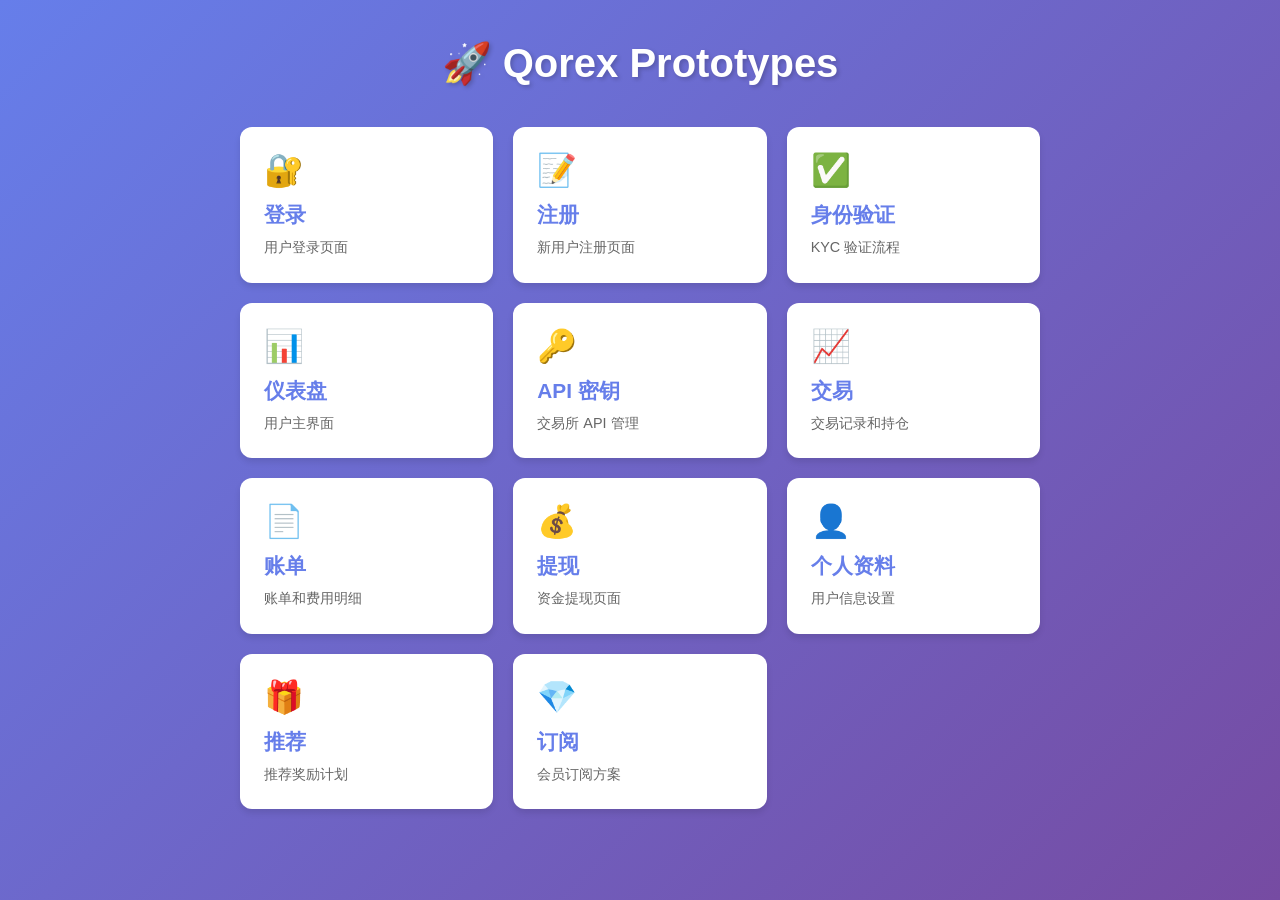
==== index.html @ f8148877 "Add index.html navigation page" ====
<!DOCTYPE html>
<html lang="zh-CN">
<head>
    <meta charset="UTF-8">
    <meta name="viewport" content="width=device-width, initial-scale=1.0">
    <title>Qorex Prototypes</title>
    <style>
        * { margin: 0; padding: 0; box-sizing: border-box; }
        body { font-family: -apple-system, BlinkMacSystemFont, 'Segoe UI', Roboto, sans-serif; background: linear-gradient(135deg, #667eea 0%, #764ba2 100%); min-height: 100vh; padding: 40px 20px; }
        .container { max-width: 800px; margin: 0 auto; }
        h1 { color: white; text-align: center; margin-bottom: 40px; font-size: 2.5em; text-shadow: 2px 2px 4px rgba(0,0,0,0.2); }
        .grid { display: grid; grid-template-columns: repeat(auto-fit, minmax(250px, 1fr)); gap: 20px; }
        .card { background: white; border-radius: 12px; padding: 24px; text-decoration: none; color: #333; transition: transform 0.2s, box-shadow 0.2s; box-shadow: 0 4px 6px rgba(0,0,0,0.1); }
        .card:hover { transform: translateY(-4px); box-shadow: 0 8px 25px rgba(0,0,0,0.15); }
        .card h3 { color: #667eea; margin-bottom: 8px; font-size: 1.3em; }
        .card p { color: #666; font-size: 0.9em; line-height: 1.5; }
        .icon { font-size: 2em; margin-bottom: 12px; }
    </style>
</head>
<body>
    <div class="container">
        <h1>🚀 Qorex Prototypes</h1>
        <div class="grid">
            <a href="login.html" class="card">
                <div class="icon">🔐</div>
                <h3>登录</h3>
                <p>用户登录页面</p>
            </a>
            <a href="register.html" class="card">
                <div class="icon">📝</div>
                <h3>注册</h3>
                <p>新用户注册页面</p>
            </a>
            <a href="verify.html" class="card">
                <div class="icon">✅</div>
                <h3>身份验证</h3>
                <p>KYC 验证流程</p>
            </a>
            <a href="dashboard.html" class="card">
                <div class="icon">📊</div>
                <h3>仪表盘</h3>
                <p>用户主界面</p>
            </a>
            <a href="api-keys.html" class="card">
                <div class="icon">🔑</div>
                <h3>API 密钥</h3>
                <p>交易所 API 管理</p>
            </a>
            <a href="trades.html" class="card">
                <div class="icon">📈</div>
                <h3>交易</h3>
                <p>交易记录和持仓</p>
            </a>
            <a href="bills.html" class="card">
                <div class="icon">📄</div>
                <h3>账单</h3>
                <p>账单和费用明细</p>
            </a>
            <a href="withdraw.html" class="card">
                <div class="icon">💰</div>
                <h3>提现</h3>
                <p>资金提现页面</p>
            </a>
            <a href="profile.html" class="card">
                <div class="icon">👤</div>
                <h3>个人资料</h3>
                <p>用户信息设置</p>
            </a>
            <a href="referral.html" class="card">
                <div class="icon">🎁</div>
                <h3>推荐</h3>
                <p>推荐奖励计划</p>
            </a>
            <a href="subscribe.html" class="card">
                <div class="icon">💎</div>
                <h3>订阅</h3>
                <p>会员订阅方案</p>
            </a>
        </div>
    </div>
</body>
</html>
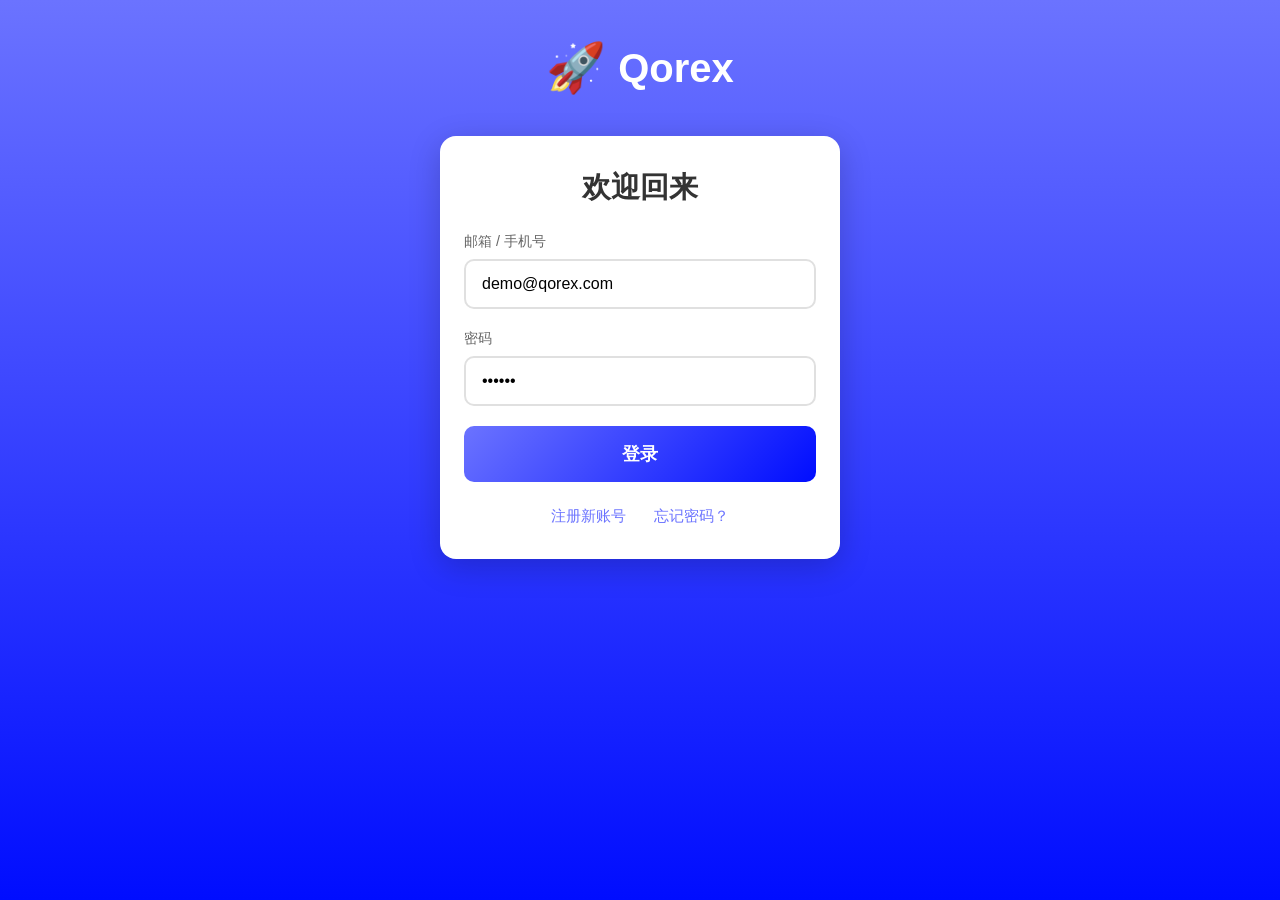
==== commit 7b236c10: "Update index.html to login page" ====
--- a/index.html
+++ b/index.html
@@ -3,79 +3,118 @@
 <head>
     <meta charset="UTF-8">
     <meta name="viewport" content="width=device-width, initial-scale=1.0">
-    <title>Qorex Prototypes</title>
+    <title>Qorex - 登录</title>
     <style>
         * { margin: 0; padding: 0; box-sizing: border-box; }
-        body { font-family: -apple-system, BlinkMacSystemFont, 'Segoe UI', Roboto, sans-serif; background: linear-gradient(135deg, #667eea 0%, #764ba2 100%); min-height: 100vh; padding: 40px 20px; }
-        .container { max-width: 800px; margin: 0 auto; }
-        h1 { color: white; text-align: center; margin-bottom: 40px; font-size: 2.5em; text-shadow: 2px 2px 4px rgba(0,0,0,0.2); }
-        .grid { display: grid; grid-template-columns: repeat(auto-fit, minmax(250px, 1fr)); gap: 20px; }
-        .card { background: white; border-radius: 12px; padding: 24px; text-decoration: none; color: #333; transition: transform 0.2s, box-shadow 0.2s; box-shadow: 0 4px 6px rgba(0,0,0,0.1); }
-        .card:hover { transform: translateY(-4px); box-shadow: 0 8px 25px rgba(0,0,0,0.15); }
-        .card h3 { color: #667eea; margin-bottom: 8px; font-size: 1.3em; }
-        .card p { color: #666; font-size: 0.9em; line-height: 1.5; }
-        .icon { font-size: 2em; margin-bottom: 12px; }
+        body { 
+            font-family: -apple-system, BlinkMacSystemFont, 'Segoe UI', Roboto, sans-serif; 
+            background: linear-gradient(180deg, #6B73FF 0%, #000DFF 100%); 
+            min-height: 100vh; 
+            display: flex; 
+            flex-direction: column;
+            align-items: center;
+            padding: 40px 20px 20px;
+        }
+        .logo { 
+            text-align: center; 
+            margin-bottom: 40px; 
+            color: white;
+        }
+        .logo h1 { 
+            font-size: 2.5em; 
+            display: flex; 
+            align-items: center; 
+            justify-content: center; 
+            gap: 12px;
+        }
+        .logo .rocket { font-size: 1.2em; }
+        .login-card {
+            background: white;
+            border-radius: 16px;
+            padding: 32px 24px;
+            width: 100%;
+            max-width: 400px;
+            box-shadow: 0 8px 32px rgba(0,0,0,0.2);
+        }
+        .login-card h2 {
+            color: #333;
+            font-size: 1.8em;
+            margin-bottom: 24px;
+            text-align: center;
+        }
+        .input-group {
+            margin-bottom: 20px;
+        }
+        .input-group label {
+            display: block;
+            color: #666;
+            font-size: 0.9em;
+            margin-bottom: 8px;
+        }
+        .input-group input {
+            width: 100%;
+            padding: 14px 16px;
+            border: 2px solid #e0e0e0;
+            border-radius: 10px;
+            font-size: 1em;
+            transition: border-color 0.2s;
+        }
+        .input-group input:focus {
+            outline: none;
+            border-color: #6B73FF;
+        }
+        .login-btn {
+            width: 100%;
+            padding: 16px;
+            background: linear-gradient(135deg, #6B73FF 0%, #000DFF 100%);
+            color: white;
+            border: none;
+            border-radius: 10px;
+            font-size: 1.1em;
+            font-weight: 600;
+            cursor: pointer;
+            transition: transform 0.2s, box-shadow 0.2s;
+        }
+        .login-btn:hover {
+            transform: translateY(-2px);
+            box-shadow: 0 6px 20px rgba(107, 115, 255, 0.4);
+        }
+        .links {
+            margin-top: 24px;
+            text-align: center;
+        }
+        .links a {
+            color: #6B73FF;
+            text-decoration: none;
+            font-size: 0.95em;
+            margin: 0 12px;
+        }
+        .links a:hover {
+            text-decoration: underline;
+        }
     </style>
 </head>
 <body>
-    <div class="container">
-        <h1>🚀 Qorex Prototypes</h1>
-        <div class="grid">
-            <a href="login.html" class="card">
-                <div class="icon">🔐</div>
-                <h3>登录</h3>
-                <p>用户登录页面</p>
-            </a>
-            <a href="register.html" class="card">
-                <div class="icon">📝</div>
-                <h3>注册</h3>
-                <p>新用户注册页面</p>
-            </a>
-            <a href="verify.html" class="card">
-                <div class="icon">✅</div>
-                <h3>身份验证</h3>
-                <p>KYC 验证流程</p>
-            </a>
-            <a href="dashboard.html" class="card">
-                <div class="icon">📊</div>
-                <h3>仪表盘</h3>
-                <p>用户主界面</p>
-            </a>
-            <a href="api-keys.html" class="card">
-                <div class="icon">🔑</div>
-                <h3>API 密钥</h3>
-                <p>交易所 API 管理</p>
-            </a>
-            <a href="trades.html" class="card">
-                <div class="icon">📈</div>
-                <h3>交易</h3>
-                <p>交易记录和持仓</p>
-            </a>
-            <a href="bills.html" class="card">
-                <div class="icon">📄</div>
-                <h3>账单</h3>
-                <p>账单和费用明细</p>
-            </a>
-            <a href="withdraw.html" class="card">
-                <div class="icon">💰</div>
-                <h3>提现</h3>
-                <p>资金提现页面</p>
-            </a>
-            <a href="profile.html" class="card">
-                <div class="icon">👤</div>
-                <h3>个人资料</h3>
-                <p>用户信息设置</p>
-            </a>
-            <a href="referral.html" class="card">
-                <div class="icon">🎁</div>
-                <h3>推荐</h3>
-                <p>推荐奖励计划</p>
-            </a>
-            <a href="subscribe.html" class="card">
-                <div class="icon">💎</div>
-                <h3>订阅</h3>
-                <p>会员订阅方案</p>
-            </a>
+    <div class="logo">
+        <h1><span class="rocket">🚀</span> Qorex</h1>
+    </div>
+    
+    <div class="login-card">
+        <h2>欢迎回来</h2>
+        <form action="dashboard.html">
+            <div class="input-group">
+                <label>邮箱 / 手机号</label>
+                <input type="text" placeholder="请输入邮箱或手机号" value="demo@qorex.com">
+            </div>
+            <div class="input-group">
+                <label>密码</label>
+                <input type="password" placeholder="请输入密码" value="123456">
+            </div>
+            <button type="submit" class="login-btn">登录</button>
+        </form>
+        <div class="links">
+            <a href="register.html">注册新账号</a>
+            <a href="verify.html">忘记密码？</a>
         </div>
     </div>
 </body>
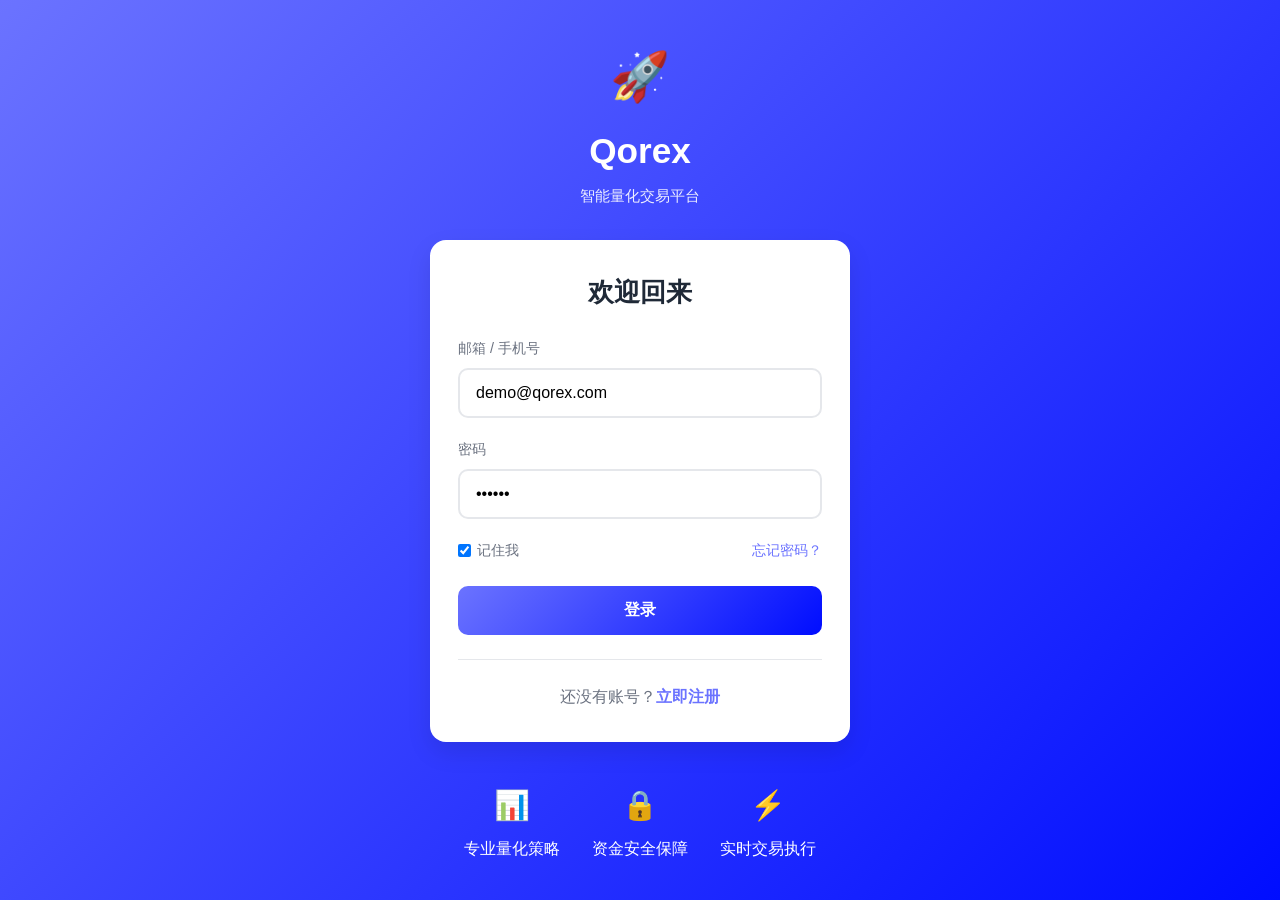
==== commit 5beb6588: "重构所有页面 - 采用专业量化交易平台 UI 架构" ====
--- a/index.html
+++ b/index.html
@@ -4,117 +4,53 @@
     <meta charset="UTF-8">
     <meta name="viewport" content="width=device-width, initial-scale=1.0">
     <title>Qorex - 登录</title>
-    <style>
-        * { margin: 0; padding: 0; box-sizing: border-box; }
-        body { 
-            font-family: -apple-system, BlinkMacSystemFont, 'Segoe UI', Roboto, sans-serif; 
-            background: linear-gradient(180deg, #6B73FF 0%, #000DFF 100%); 
-            min-height: 100vh; 
-            display: flex; 
-            flex-direction: column;
-            align-items: center;
-            padding: 40px 20px 20px;
-        }
-        .logo { 
-            text-align: center; 
-            margin-bottom: 40px; 
-            color: white;
-        }
-        .logo h1 { 
-            font-size: 2.5em; 
-            display: flex; 
-            align-items: center; 
-            justify-content: center; 
-            gap: 12px;
-        }
-        .logo .rocket { font-size: 1.2em; }
-        .login-card {
-            background: white;
-            border-radius: 16px;
-            padding: 32px 24px;
-            width: 100%;
-            max-width: 400px;
-            box-shadow: 0 8px 32px rgba(0,0,0,0.2);
-        }
-        .login-card h2 {
-            color: #333;
-            font-size: 1.8em;
-            margin-bottom: 24px;
-            text-align: center;
-        }
-        .input-group {
-            margin-bottom: 20px;
-        }
-        .input-group label {
-            display: block;
-            color: #666;
-            font-size: 0.9em;
-            margin-bottom: 8px;
-        }
-        .input-group input {
-            width: 100%;
-            padding: 14px 16px;
-            border: 2px solid #e0e0e0;
-            border-radius: 10px;
-            font-size: 1em;
-            transition: border-color 0.2s;
-        }
-        .input-group input:focus {
-            outline: none;
-            border-color: #6B73FF;
-        }
-        .login-btn {
-            width: 100%;
-            padding: 16px;
-            background: linear-gradient(135deg, #6B73FF 0%, #000DFF 100%);
-            color: white;
-            border: none;
-            border-radius: 10px;
-            font-size: 1.1em;
-            font-weight: 600;
-            cursor: pointer;
-            transition: transform 0.2s, box-shadow 0.2s;
-        }
-        .login-btn:hover {
-            transform: translateY(-2px);
-            box-shadow: 0 6px 20px rgba(107, 115, 255, 0.4);
-        }
-        .links {
-            margin-top: 24px;
-            text-align: center;
-        }
-        .links a {
-            color: #6B73FF;
-            text-decoration: none;
-            font-size: 0.95em;
-            margin: 0 12px;
-        }
-        .links a:hover {
-            text-decoration: underline;
-        }
-    </style>
+    <link rel="stylesheet" href="styles.css">
 </head>
-<body>
-    <div class="logo">
-        <h1><span class="rocket">🚀</span> Qorex</h1>
-    </div>
-    
-    <div class="login-card">
-        <h2>欢迎回来</h2>
-        <form action="dashboard.html">
-            <div class="input-group">
-                <label>邮箱 / 手机号</label>
-                <input type="text" placeholder="请输入邮箱或手机号" value="demo@qorex.com">
+<body class="login-page">
+    <div class="login-container">
+        <div class="login-logo">
+            <div class="logo-icon">🚀</div>
+            <h1>Qorex</h1>
+            <p>智能量化交易平台</p>
+        </div>
+        
+        <div class="login-card">
+            <h2>欢迎回来</h2>
+            <form action="dashboard.html">
+                <div class="input-group">
+                    <label>邮箱 / 手机号</label>
+                    <input type="text" placeholder="请输入邮箱或手机号" value="demo@qorex.com">
+                </div>
+                <div class="input-group">
+                    <label>密码</label>
+                    <input type="password" placeholder="请输入密码" value="123456">
+                </div>
+                <div class="login-options">
+                    <label class="checkbox-label">
+                        <input type="checkbox" checked> 记住我
+                    </label>
+                    <a href="verify.html">忘记密码？</a>
+                </div>
+                <button type="submit" class="btn-primary btn-block">登录</button>
+            </form>
+            <div class="login-footer">
+                <p>还没有账号？<a href="register.html">立即注册</a></p>
             </div>
-            <div class="input-group">
-                <label>密码</label>
-                <input type="password" placeholder="请输入密码" value="123456">
+        </div>
+        
+        <div class="login-features">
+            <div class="feature">
+                <span class="feature-icon">📊</span>
+                <span>专业量化策略</span>
             </div>
-            <button type="submit" class="login-btn">登录</button>
-        </form>
-        <div class="links">
-            <a href="register.html">注册新账号</a>
-            <a href="verify.html">忘记密码？</a>
+            <div class="feature">
+                <span class="feature-icon">🔒</span>
+                <span>资金安全保障</span>
+            </div>
+            <div class="feature">
+                <span class="feature-icon">⚡</span>
+                <span>实时交易执行</span>
+            </div>
         </div>
     </div>
 </body>
--- a/styles.css
+++ b/styles.css
@@ -0,0 +1,575 @@
+/* ===== 全局样式 ===== */
+* {
+    margin: 0;
+    padding: 0;
+    box-sizing: border-box;
+}
+
+:root {
+    --primary: #6B73FF;
+    --primary-dark: #000DFF;
+    --success: #10B981;
+    --danger: #EF4444;
+    --warning: #F59E0B;
+    --bg-light: #F5F7FA;
+    --text-dark: #1F2937;
+    --text-gray: #6B7280;
+    --border: #E5E7EB;
+    --shadow: 0 4px 6px rgba(0, 0, 0, 0.07);
+    --shadow-lg: 0 10px 25px rgba(0, 0, 0, 0.1);
+}
+
+body {
+    font-family: -apple-system, BlinkMacSystemFont, 'Segoe UI', Roboto, 'Helvetica Neue', Arial, sans-serif;
+    background: var(--bg-light);
+    color: var(--text-dark);
+    line-height: 1.6;
+}
+
+/* ===== 登录页面 ===== */
+.login-page {
+    background: linear-gradient(135deg, var(--primary) 0%, var(--primary-dark) 100%);
+    min-height: 100vh;
+    display: flex;
+    align-items: center;
+    justify-content: center;
+    padding: 20px;
+}
+
+.login-container {
+    width: 100%;
+    max-width: 420px;
+}
+
+.login-logo {
+    text-align: center;
+    color: white;
+    margin-bottom: 32px;
+}
+
+.logo-icon {
+    font-size: 3em;
+    margin-bottom: 8px;
+}
+
+.login-logo h1 {
+    font-size: 2.2em;
+    margin-bottom: 4px;
+}
+
+.login-logo p {
+    opacity: 0.9;
+    font-size: 0.95em;
+}
+
+.login-card {
+    background: white;
+    border-radius: 16px;
+    padding: 32px 28px;
+    box-shadow: var(--shadow-lg);
+}
+
+.login-card h2 {
+    font-size: 1.6em;
+    margin-bottom: 24px;
+    text-align: center;
+}
+
+.input-group {
+    margin-bottom: 20px;
+}
+
+.input-group label {
+    display: block;
+    color: var(--text-gray);
+    font-size: 0.9em;
+    margin-bottom: 8px;
+    font-weight: 500;
+}
+
+.input-group input {
+    width: 100%;
+    padding: 14px 16px;
+    border: 2px solid var(--border);
+    border-radius: 10px;
+    font-size: 1em;
+    transition: all 0.2s;
+}
+
+.input-group input:focus {
+    outline: none;
+    border-color: var(--primary);
+    box-shadow: 0 0 0 3px rgba(107, 115, 255, 0.1);
+}
+
+.login-options {
+    display: flex;
+    justify-content: space-between;
+    align-items: center;
+    margin-bottom: 24px;
+    font-size: 0.9em;
+}
+
+.checkbox-label {
+    display: flex;
+    align-items: center;
+    gap: 6px;
+    color: var(--text-gray);
+    cursor: pointer;
+}
+
+.login-options a {
+    color: var(--primary);
+    text-decoration: none;
+}
+
+.btn-primary {
+    background: linear-gradient(135deg, var(--primary) 0%, var(--primary-dark) 100%);
+    color: white;
+    border: none;
+    padding: 14px 24px;
+    border-radius: 10px;
+    font-size: 1em;
+    font-weight: 600;
+    cursor: pointer;
+    transition: all 0.2s;
+}
+
+.btn-primary:hover {
+    transform: translateY(-2px);
+    box-shadow: 0 6px 20px rgba(107, 115, 255, 0.4);
+}
+
+.btn-block {
+    width: 100%;
+}
+
+.login-footer {
+    text-align: center;
+    margin-top: 24px;
+    padding-top: 24px;
+    border-top: 1px solid var(--border);
+    color: var(--text-gray);
+}
+
+.login-footer a {
+    color: var(--primary);
+    text-decoration: none;
+    font-weight: 600;
+}
+
+.login-features {
+    display: flex;
+    justify-content: center;
+    gap: 32px;
+    margin-top: 40px;
+    color: white;
+}
+
+.feature {
+    display: flex;
+    flex-direction: column;
+    align-items: center;
+    gap: 8px;
+}
+
+.feature-icon {
+    font-size: 1.8em;
+}
+
+/* ===== 通用布局 ===== */
+.app-container {
+    min-height: 100vh;
+}
+
+.app-header {
+    background: linear-gradient(135deg, var(--primary) 0%, var(--primary-dark) 100%);
+    color: white;
+    padding: 0 24px;
+    height: 64px;
+    display: flex;
+    align-items: center;
+    justify-content: space-between;
+    position: sticky;
+    top: 0;
+    z-index: 100;
+    box-shadow: var(--shadow);
+}
+
+.header-left {
+    display: flex;
+    align-items: center;
+    gap: 32px;
+}
+
+.app-logo {
+    display: flex;
+    align-items: center;
+    gap: 8px;
+    font-size: 1.4em;
+    font-weight: 700;
+    text-decoration: none;
+    color: white;
+}
+
+.logo-icon-sm {
+    font-size: 1.2em;
+}
+
+.main-nav {
+    display: flex;
+    gap: 8px;
+}
+
+.nav-item {
+    display: flex;
+    align-items: center;
+    gap: 6px;
+    padding: 8px 16px;
+    border-radius: 8px;
+    text-decoration: none;
+    color: rgba(255, 255, 255, 0.85);
+    font-weight: 500;
+    transition: all 0.2s;
+}
+
+.nav-item:hover,
+.nav-item.active {
+    background: rgba(255, 255, 255, 0.15);
+    color: white;
+}
+
+.header-right {
+    display: flex;
+    align-items: center;
+    gap: 16px;
+}
+
+.icon-btn {
+    width: 40px;
+    height: 40px;
+    border-radius: 50%;
+    background: rgba(255, 255, 255, 0.15);
+    border: none;
+    color: white;
+    font-size: 1.2em;
+    cursor: pointer;
+    transition: all 0.2s;
+    display: flex;
+    align-items: center;
+    justify-content: center;
+}
+
+.icon-btn:hover {
+    background: rgba(255, 255, 255, 0.25);
+}
+
+.user-menu {
+    display: flex;
+    align-items: center;
+    gap: 10px;
+    padding: 6px 12px;
+    background: rgba(255, 255, 255, 0.15);
+    border-radius: 20px;
+    cursor: pointer;
+    transition: all 0.2s;
+}
+
+.user-menu:hover {
+    background: rgba(255, 255, 255, 0.25);
+}
+
+.user-avatar {
+    width: 32px;
+    height: 32px;
+    border-radius: 50%;
+    background: white;
+    color: var(--primary);
+    display: flex;
+    align-items: center;
+    justify-content: center;
+    font-weight: 600;
+}
+
+.app-main {
+    padding: 24px;
+    max-width: 1400px;
+    margin: 0 auto;
+}
+
+.page-header {
+    margin-bottom: 24px;
+}
+
+.page-title {
+    font-size: 1.8em;
+    margin-bottom: 8px;
+}
+
+.page-subtitle {
+    color: var(--text-gray);
+}
+
+/* ===== 卡片 ===== */
+.card {
+    background: white;
+    border-radius: 12px;
+    padding: 20px;
+    box-shadow: var(--shadow);
+}
+
+.card-header {
+    display: flex;
+    justify-content: space-between;
+    align-items: center;
+    margin-bottom: 16px;
+}
+
+.card-title {
+    font-size: 1.1em;
+    font-weight: 600;
+}
+
+/* ===== 指标卡片网格 ===== */
+.metrics-grid {
+    display: grid;
+    grid-template-columns: repeat(auto-fit, minmax(240px, 1fr));
+    gap: 20px;
+    margin-bottom: 24px;
+}
+
+.metric-card {
+    background: white;
+    border-radius: 12px;
+    padding: 24px;
+    box-shadow: var(--shadow);
+    transition: all 0.2s;
+}
+
+.metric-card:hover {
+    transform: translateY(-4px);
+    box-shadow: var(--shadow-lg);
+}
+
+.metric-header {
+    display: flex;
+    justify-content: space-between;
+    align-items: center;
+    margin-bottom: 12px;
+    color: var(--text-gray);
+    font-size: 0.9em;
+}
+
+.metric-icon {
+    font-size: 1.4em;
+}
+
+.metric-value {
+    font-size: 2em;
+    font-weight: 700;
+    margin-bottom: 8px;
+}
+
+.metric-change {
+    display: flex;
+    align-items: center;
+    gap: 4px;
+    font-size: 0.9em;
+    font-weight: 500;
+}
+
+.metric-change.positive {
+    color: var(--success);
+}
+
+.metric-change.negative {
+    color: var(--danger);
+}
+
+.metric-change.neutral {
+    color: var(--text-gray);
+}
+
+/* ===== 表格 ===== */
+.table-container {
+    background: white;
+    border-radius: 12px;
+    box-shadow: var(--shadow);
+    overflow: hidden;
+}
+
+.table-header {
+    display: flex;
+    justify-content: space-between;
+    align-items: center;
+    padding: 20px 24px;
+    border-bottom: 1px solid var(--border);
+}
+
+.table-title {
+    font-size: 1.1em;
+    font-weight: 600;
+}
+
+.data-table {
+    width: 100%;
+    border-collapse: collapse;
+}
+
+.data-table th,
+.data-table td {
+    padding: 14px 24px;
+    text-align: left;
+}
+
+.data-table th {
+    background: var(--bg-light);
+    font-weight: 600;
+    color: var(--text-gray);
+    font-size: 0.85em;
+    text-transform: uppercase;
+    letter-spacing: 0.5px;
+}
+
+.data-table tr {
+    border-bottom: 1px solid var(--border);
+}
+
+.data-table tr:last-child {
+    border-bottom: none;
+}
+
+.data-table tr:hover {
+    background: var(--bg-light);
+}
+
+.status-badge {
+    display: inline-block;
+    padding: 4px 12px;
+    border-radius: 20px;
+    font-size: 0.85em;
+    font-weight: 500;
+}
+
+.status-badge.active {
+    background: rgba(16, 185, 129, 0.1);
+    color: var(--success);
+}
+
+.status-badge.paused {
+    background: rgba(245, 158, 11, 0.1);
+    color: var(--warning);
+}
+
+.status-badge.inactive {
+    background: rgba(107, 114, 128, 0.1);
+    color: var(--text-gray);
+}
+
+/* ===== 按钮 ===== */
+.btn {
+    display: inline-flex;
+    align-items: center;
+    gap: 6px;
+    padding: 10px 20px;
+    border-radius: 8px;
+    font-weight: 500;
+    cursor: pointer;
+    transition: all 0.2s;
+    border: none;
+    font-size: 0.95em;
+}
+
+.btn-sm {
+    padding: 6px 12px;
+    font-size: 0.85em;
+}
+
+.btn-icon {
+    width: 36px;
+    height: 36px;
+    padding: 0;
+    display: flex;
+    align-items: center;
+    justify-content: center;
+    border-radius: 8px;
+    background: var(--bg-light);
+    border: none;
+    cursor: pointer;
+    transition: all 0.2s;
+}
+
+.btn-icon:hover {
+    background: var(--border);
+}
+
+.btn-success {
+    background: var(--success);
+    color: white;
+}
+
+.btn-danger {
+    background: var(--danger);
+    color: white;
+}
+
+.btn-outline {
+    background: transparent;
+    border: 2px solid var(--border);
+    color: var(--text-dark);
+}
+
+.btn-outline:hover {
+    border-color: var(--primary);
+    color: var(--primary);
+}
+
+/* ===== 表单 ===== */
+.form-group {
+    margin-bottom: 20px;
+}
+
+.form-group label {
+    display: block;
+    margin-bottom: 8px;
+    font-weight: 500;
+    color: var(--text-dark);
+}
+
+.form-control {
+    width: 100%;
+    padding: 12px 16px;
+    border: 2px solid var(--border);
+    border-radius: 8px;
+    font-size: 1em;
+    transition: all 0.2s;
+}
+
+.form-control:focus {
+    outline: none;
+    border-color: var(--primary);
+    box-shadow: 0 0 0 3px rgba(107, 115, 255, 0.1);
+}
+
+/* ===== 响应式 ===== */
+@media (max-width: 768px) {
+    .app-header {
+        padding: 0 16px;
+    }
+    
+    .main-nav {
+        display: none;
+    }
+    
+    .app-main {
+        padding: 16px;
+    }
+    
+    .metrics-grid {
+        grid-template-columns: 1fr;
+    }
+    
+    .login-features {
+        display: none;
+    }
+}
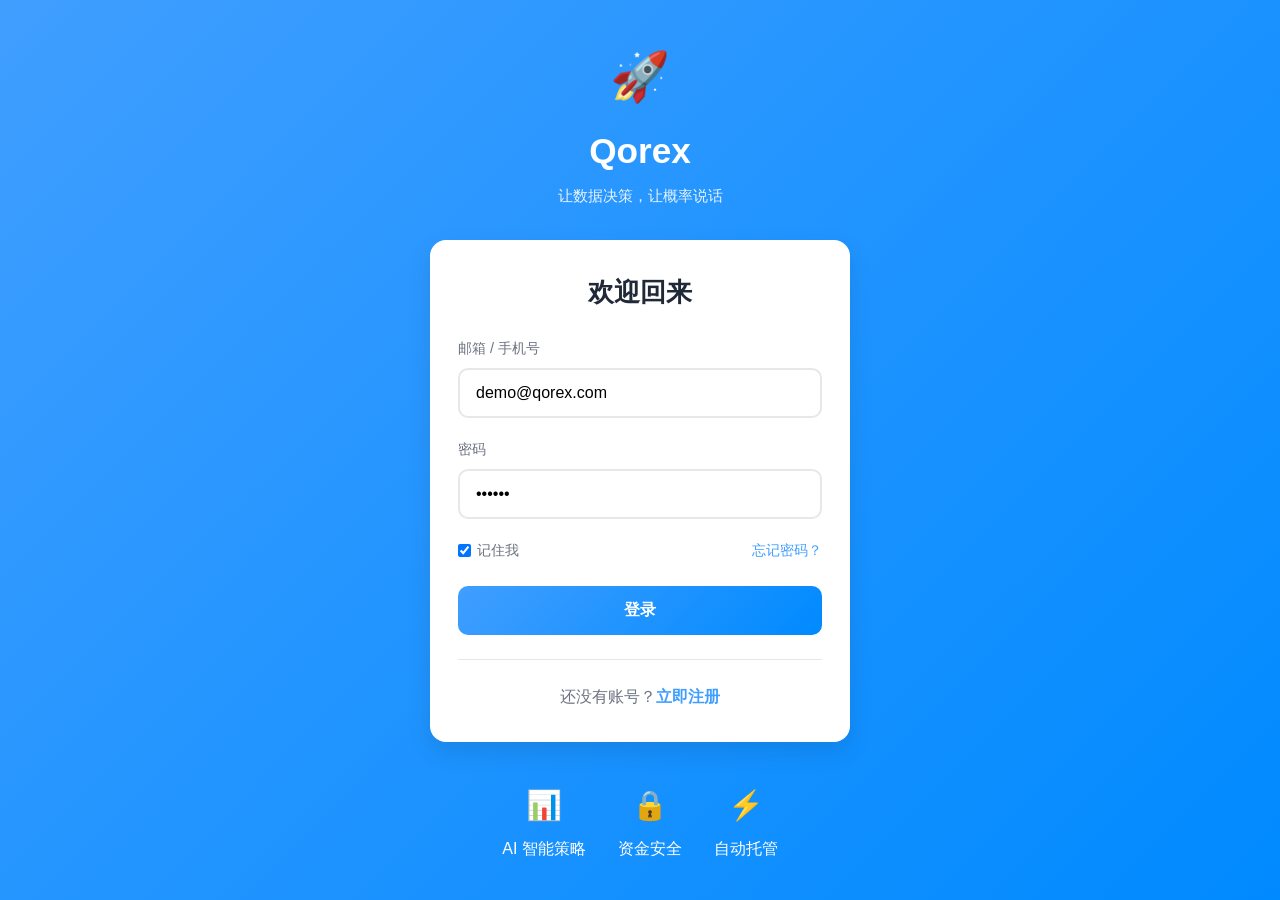
==== commit 12f2aee2: "融合老板原始设计 - 基于 gitee-app 源码重构 Web 版" ====
--- a/index.html
+++ b/index.html
@@ -3,7 +3,7 @@
 <head>
     <meta charset="UTF-8">
     <meta name="viewport" content="width=device-width, initial-scale=1.0">
-    <title>Qorex - 登录</title>
+    <title>Qorex - 智能量化交易平台</title>
     <link rel="stylesheet" href="styles.css">
 </head>
 <body class="login-page">
@@ -11,7 +11,7 @@
         <div class="login-logo">
             <div class="logo-icon">🚀</div>
             <h1>Qorex</h1>
-            <p>智能量化交易平台</p>
+            <p>让数据决策，让概率说话</p>
         </div>
         
         <div class="login-card">
@@ -41,15 +41,15 @@
         <div class="login-features">
             <div class="feature">
                 <span class="feature-icon">📊</span>
-                <span>专业量化策略</span>
+                <span>AI 智能策略</span>
             </div>
             <div class="feature">
                 <span class="feature-icon">🔒</span>
-                <span>资金安全保障</span>
+                <span>资金安全</span>
             </div>
             <div class="feature">
                 <span class="feature-icon">⚡</span>
-                <span>实时交易执行</span>
+                <span>自动托管</span>
             </div>
         </div>
     </div>
--- a/styles.css
+++ b/styles.css
@@ -6,8 +6,8 @@
 }
 
 :root {
-    --primary: #6B73FF;
-    --primary-dark: #000DFF;
+    --primary: #409EFF;
+    --primary-dark: #008AFF;
     --success: #10B981;
     --danger: #EF4444;
     --warning: #F59E0B;
@@ -573,3 +573,789 @@
         display: none;
     }
 }
+
+/* ===== 底部导航 ===== */
+.bottom-nav {
+    position: fixed;
+    bottom: 0;
+    left: 0;
+    right: 0;
+    background: white;
+    display: flex;
+    justify-content: space-around;
+    padding: 8px 0;
+    border-top: 1px solid var(--border);
+    z-index: 100;
+}
+
+.bottom-nav-item {
+    display: flex;
+    flex-direction: column;
+    align-items: center;
+    gap: 4px;
+    text-decoration: none;
+    color: var(--text-gray);
+    padding: 4px 12px;
+    transition: all 0.2s;
+}
+
+.bottom-nav-item.active {
+    color: var(--primary);
+}
+
+.bottom-nav-icon {
+    font-size: 1.3em;
+}
+
+.bottom-nav-text {
+    font-size: 0.75em;
+}
+
+/* ===== 收益卡片 ===== */
+.revenue-card {
+    background: linear-gradient(135deg, #409EFF 0%, #008AFF 100%);
+    border-radius: 16px;
+    padding: 20px;
+    color: white;
+    margin-bottom: 16px;
+    box-shadow: var(--shadow-lg);
+}
+
+.revenue-header {
+    display: flex;
+    justify-content: space-between;
+    align-items: center;
+    margin-bottom: 16px;
+}
+
+.revenue-title {
+    font-size: 0.95em;
+    opacity: 0.9;
+}
+
+.risk-status {
+    font-size: 0.85em;
+    opacity: 0.9;
+}
+
+.revenue-content {
+    display: flex;
+    gap: 20px;
+}
+
+.revenue-left {
+    flex: 1;
+}
+
+.revenue-label {
+    font-size: 0.85em;
+    opacity: 0.9;
+    margin-bottom: 8px;
+}
+
+.revenue-value {
+    display: flex;
+    align-items: baseline;
+    gap: 8px;
+    margin-bottom: 8px;
+}
+
+.revenue-value .amount {
+    font-size: 2em;
+    font-weight: 700;
+}
+
+.revenue-value .unit {
+    font-size: 0.9em;
+    opacity: 0.9;
+}
+
+.revenue-rate {
+    margin-bottom: 16px;
+}
+
+.rate-value {
+    font-size: 1.1em;
+    font-weight: 600;
+    background: rgba(255, 255, 255, 0.2);
+    padding: 4px 12px;
+    border-radius: 20px;
+}
+
+.revenue-history {
+    display: flex;
+    gap: 40px;
+}
+
+.history-item {
+    display: flex;
+    flex-direction: column;
+    gap: 4px;
+}
+
+.history-label {
+    font-size: 0.75em;
+    opacity: 0.8;
+}
+
+.history-value {
+    font-size: 0.95em;
+    font-weight: 600;
+}
+
+.revenue-chart {
+    width: 140px;
+}
+
+/* ===== 金刚区导航 ===== */
+.nav-grid {
+    display: grid;
+    grid-template-columns: repeat(4, 1fr);
+    gap: 16px;
+    background: white;
+    padding: 20px;
+    border-radius: 16px;
+    margin-bottom: 16px;
+    box-shadow: var(--shadow);
+}
+
+.nav-item {
+    display: flex;
+    flex-direction: column;
+    align-items: center;
+    gap: 8px;
+    text-decoration: none;
+    color: var(--text-dark);
+}
+
+.nav-icon {
+    width: 48px;
+    height: 48px;
+    border-radius: 12px;
+    display: flex;
+    align-items: center;
+    justify-content: center;
+    font-size: 1.5em;
+    color: white;
+}
+
+.nav-text {
+    font-size: 0.85em;
+    color: var(--text-gray);
+}
+
+/* ===== 机器人卡片 ===== */
+.robot-card {
+    background: white;
+    border-radius: 16px;
+    padding: 20px;
+    margin-bottom: 16px;
+    box-shadow: var(--shadow);
+    cursor: pointer;
+}
+
+.robot-header {
+    display: flex;
+    justify-content: space-between;
+    align-items: center;
+    margin-bottom: 16px;
+}
+
+.robot-title {
+    font-size: 1.1em;
+    font-weight: 600;
+}
+
+.robot-status {
+    display: grid;
+    grid-template-columns: repeat(2, 1fr);
+    gap: 12px;
+}
+
+.status-item {
+    display: flex;
+    gap: 8px;
+    font-size: 0.9em;
+}
+
+.status-label {
+    color: var(--text-gray);
+}
+
+.status-value {
+    font-weight: 500;
+}
+
+/* ===== 开关 ===== */
+.switch {
+    position: relative;
+    display: inline-block;
+    width: 50px;
+    height: 28px;
+}
+
+.switch input {
+    opacity: 0;
+    width: 0;
+    height: 0;
+}
+
+.slider {
+    position: absolute;
+    cursor: pointer;
+    top: 0;
+    left: 0;
+    right: 0;
+    bottom: 0;
+    background-color: #ccc;
+    transition: .4s;
+    border-radius: 34px;
+}
+
+.slider:before {
+    position: absolute;
+    content: "";
+    height: 22px;
+    width: 22px;
+    left: 3px;
+    bottom: 3px;
+    background-color: white;
+    transition: .4s;
+    border-radius: 50%;
+}
+
+input:checked + .slider {
+    background-color: var(--primary);
+}
+
+input:checked + .slider:before {
+    transform: translateX(22px);
+}
+
+.switch-large {
+    position: relative;
+    display: inline-block;
+    width: 60px;
+    height: 34px;
+}
+
+.switch-large input {
+    opacity: 0;
+    width: 0;
+    height: 0;
+}
+
+.slider-large {
+    position: absolute;
+    cursor: pointer;
+    top: 0;
+    left: 0;
+    right: 0;
+    bottom: 0;
+    background-color: #ccc;
+    transition: .4s;
+    border-radius: 34px;
+}
+
+.slider-large:before {
+    position: absolute;
+    content: "";
+    height: 26px;
+    width: 26px;
+    left: 4px;
+    bottom: 4px;
+    background-color: white;
+    transition: .4s;
+    border-radius: 50%;
+}
+
+input:checked + .slider-large {
+    background-color: var(--primary);
+}
+
+input:checked + .slider-large:before {
+    transform: translateX(26px);
+}
+
+/* ===== 公告卡片 ===== */
+.announcement-card {
+    background: white;
+    border-radius: 16px;
+    padding: 20px;
+    margin-bottom: 16px;
+    box-shadow: var(--shadow);
+}
+
+.announcement-title {
+    font-size: 1.1em;
+    font-weight: 600;
+    margin-bottom: 12px;
+}
+
+.announcement-content {
+    color: var(--text-gray);
+    line-height: 1.8;
+    font-size: 0.95em;
+}
+
+.detail-link {
+    color: var(--primary);
+    text-decoration: none;
+    margin-left: 8px;
+}
+
+/* ===== 行情卡片 ===== */
+.market-card {
+    background: white;
+    border-radius: 16px;
+    padding: 20px;
+    margin-bottom: 80px;
+    box-shadow: var(--shadow);
+}
+
+.market-title {
+    font-size: 1.1em;
+    font-weight: 600;
+    margin-bottom: 16px;
+}
+
+.market-list {
+    display: flex;
+    flex-direction: column;
+    gap: 16px;
+}
+
+.market-item {
+    display: flex;
+    justify-content: space-between;
+    align-items: center;
+    padding: 12px 0;
+    border-bottom: 1px solid var(--border);
+}
+
+.market-item:last-child {
+    border-bottom: none;
+}
+
+.market-left {
+    display: flex;
+    align-items: center;
+    gap: 12px;
+}
+
+.market-icon {
+    width: 40px;
+    height: 40px;
+    border-radius: 50%;
+    background: #F7931A;
+    color: white;
+    display: flex;
+    align-items: center;
+    justify-content: center;
+    font-weight: 700;
+    font-size: 1.2em;
+}
+
+.market-symbol {
+    font-weight: 600;
+    margin-bottom: 4px;
+}
+
+.market-cap {
+    font-size: 0.85em;
+    color: var(--text-gray);
+}
+
+.market-price {
+    text-align: right;
+}
+
+.price-value {
+    font-weight: 600;
+    margin-bottom: 4px;
+}
+
+.price-change {
+    font-size: 0.9em;
+    font-weight: 500;
+}
+
+.price-change.positive {
+    color: var(--danger);
+}
+
+.price-change.negative {
+    color: var(--success);
+}
+
+.price-change.neutral {
+    color: var(--text-gray);
+}
+
+/* ===== 收益中心样式 ===== */
+.revenue-summary-card {
+    background: linear-gradient(135deg, #409EFF 0%, #008AFF 100%);
+    border-radius: 16px;
+    padding: 24px;
+    color: white;
+    margin-bottom: 16px;
+    box-shadow: var(--shadow-lg);
+}
+
+.summary-title {
+    font-size: 0.95em;
+    opacity: 0.9;
+    margin-bottom: 12px;
+}
+
+.summary-value {
+    display: flex;
+    align-items: baseline;
+    gap: 8px;
+    margin-bottom: 16px;
+}
+
+.summary-value .amount {
+    font-size: 2.5em;
+    font-weight: 700;
+}
+
+.summary-value .unit {
+    font-size: 1em;
+    opacity: 0.9;
+}
+
+.summary-winrate {
+    display: inline-flex;
+    align-items: center;
+    gap: 8px;
+    background: rgba(255, 255, 255, 0.2);
+    padding: 6px 16px;
+    border-radius: 20px;
+    margin-bottom: 12px;
+}
+
+.summary-today {
+    font-size: 0.9em;
+    opacity: 0.9;
+}
+
+.revenue-stats-card {
+    background: white;
+    border-radius: 16px;
+    padding: 20px;
+    margin-bottom: 16px;
+    box-shadow: var(--shadow);
+}
+
+.stats-header {
+    margin-bottom: 16px;
+}
+
+.stats-title {
+    font-size: 1.1em;
+    font-weight: 600;
+}
+
+.segmented-control {
+    display: flex;
+    gap: 8px;
+    margin-bottom: 16px;
+}
+
+.segment-btn {
+    flex: 1;
+    padding: 8px 16px;
+    border: 1px solid var(--border);
+    background: white;
+    border-radius: 20px;
+    font-size: 0.9em;
+    cursor: pointer;
+    transition: all 0.2s;
+}
+
+.segment-btn.active {
+    background: var(--primary);
+    color: white;
+    border-color: var(--primary);
+}
+
+.revenue-table {
+    width: 100%;
+    border-collapse: collapse;
+    margin-bottom: 16px;
+}
+
+.revenue-table th,
+.revenue-table td {
+    padding: 12px;
+    text-align: center;
+    border-bottom: 1px solid var(--border);
+}
+
+.revenue-table th {
+    background: var(--bg-light);
+    font-weight: 600;
+    color: var(--text-gray);
+    font-size: 0.85em;
+}
+
+.chart-container {
+    padding: 20px 0;
+}
+
+.revenue-records-card {
+    background: white;
+    border-radius: 16px;
+    padding: 20px;
+    margin-bottom: 80px;
+    box-shadow: var(--shadow);
+}
+
+.records-header {
+    margin-bottom: 16px;
+}
+
+.records-title {
+    font-size: 1.1em;
+    font-weight: 600;
+}
+
+.record-list {
+    display: flex;
+    flex-direction: column;
+    gap: 16px;
+}
+
+.record-item {
+    display: flex;
+    justify-content: space-between;
+    align-items: center;
+    padding: 16px;
+    background: var(--bg-light);
+    border-radius: 12px;
+}
+
+.record-left {
+    display: flex;
+    flex-direction: column;
+    gap: 8px;
+}
+
+.record-position {
+    display: flex;
+    align-items: center;
+    gap: 8px;
+}
+
+.position-tag {
+    padding: 2px 8px;
+    border-radius: 4px;
+    font-size: 0.85em;
+    font-weight: 600;
+}
+
+.position-tag.long {
+    background: rgba(239, 68, 68, 0.1);
+    color: var(--danger);
+}
+
+.position-tag.short {
+    background: rgba(16, 185, 129, 0.1);
+    color: var(--success);
+}
+
+.record-pair {
+    font-weight: 600;
+}
+
+.record-date {
+    font-size: 0.85em;
+    color: var(--text-gray);
+}
+
+.record-right {
+    display: flex;
+    align-items: center;
+    gap: 12px;
+}
+
+.record-profit {
+    font-weight: 600;
+    font-size: 1.1em;
+}
+
+.arrow {
+    font-size: 1.5em;
+    color: var(--text-gray);
+}
+
+/* ===== 机器人控制台样式 ===== */
+.robot-control-card {
+    background: white;
+    border-radius: 16px;
+    padding: 20px;
+    margin-bottom: 16px;
+    box-shadow: var(--shadow);
+}
+
+.control-header {
+    display: flex;
+    justify-content: space-between;
+    align-items: center;
+    margin-bottom: 16px;
+}
+
+.control-title {
+    font-size: 1.1em;
+    font-weight: 600;
+}
+
+.control-status {
+    display: flex;
+    flex-direction: column;
+    gap: 12px;
+    padding: 16px;
+    background: var(--bg-light);
+    border-radius: 12px;
+}
+
+.status-row {
+    display: flex;
+    justify-content: space-between;
+    font-size: 0.95em;
+}
+
+.status-label {
+    color: var(--text-gray);
+}
+
+.status-value {
+    font-weight: 500;
+}
+
+.status-value.running {
+    color: var(--success);
+}
+
+.position-card {
+    background: white;
+    border-radius: 16px;
+    padding: 20px;
+    margin-bottom: 16px;
+    box-shadow: var(--shadow);
+}
+
+.position-header {
+    margin-bottom: 16px;
+}
+
+.position-title {
+    font-size: 1.1em;
+    font-weight: 600;
+}
+
+.position-table {
+    width: 100%;
+    border-collapse: collapse;
+}
+
+.position-table th,
+.position-table td {
+    padding: 12px;
+    text-align: center;
+    border-bottom: 1px solid var(--border);
+}
+
+.position-table th {
+    background: var(--bg-light);
+    font-weight: 600;
+    color: var(--text-gray);
+    font-size: 0.85em;
+}
+
+.risk-tag {
+    padding: 4px 12px;
+    border-radius: 20px;
+    font-size: 0.85em;
+    font-weight: 500;
+}
+
+.risk-tag.low {
+    background: rgba(16, 185, 129, 0.1);
+    color: var(--success);
+}
+
+.risk-tag.medium {
+    background: rgba(245, 158, 11, 0.1);
+    color: var(--warning);
+}
+
+.risk-tag.high {
+    background: rgba(239, 68, 68, 0.1);
+    color: var(--danger);
+}
+
+.strategy-card {
+    background: white;
+    border-radius: 16px;
+    padding: 20px;
+    margin-bottom: 16px;
+    box-shadow: var(--shadow);
+}
+
+.strategy-header {
+    margin-bottom: 16px;
+}
+
+.strategy-title {
+    font-size: 1.1em;
+    font-weight: 600;
+}
+
+.strategy-form {
+    display: flex;
+    flex-direction: column;
+    gap: 16px;
+}
+
+.form-group {
+    display: flex;
+    flex-direction: column;
+    gap: 8px;
+}
+
+.form-label {
+    font-weight: 500;
+    color: var(--text-dark);
+    font-size: 0.95em;
+}
+
+.task-records-card {
+    background: white;
+    border-radius: 16px;
+    padding: 20px;
+    margin-bottom: 80px;
+    box-shadow: var(--shadow);
+}
+
+.empty-state {
+    text-align: center;
+    padding: 40px 20px;
+}
+
+.empty-icon {
+    font-size: 3em;
+    margin-bottom: 12px;
+}
+
+.empty-text {
+    color: var(--text-gray);
+    font-size: 0.95em;
+}
+
+/* ===== 页面标题（浅色头部） ===== */
+.page-title {
+    font-size: 1.1em;
+    font-weight: 600;
+}
